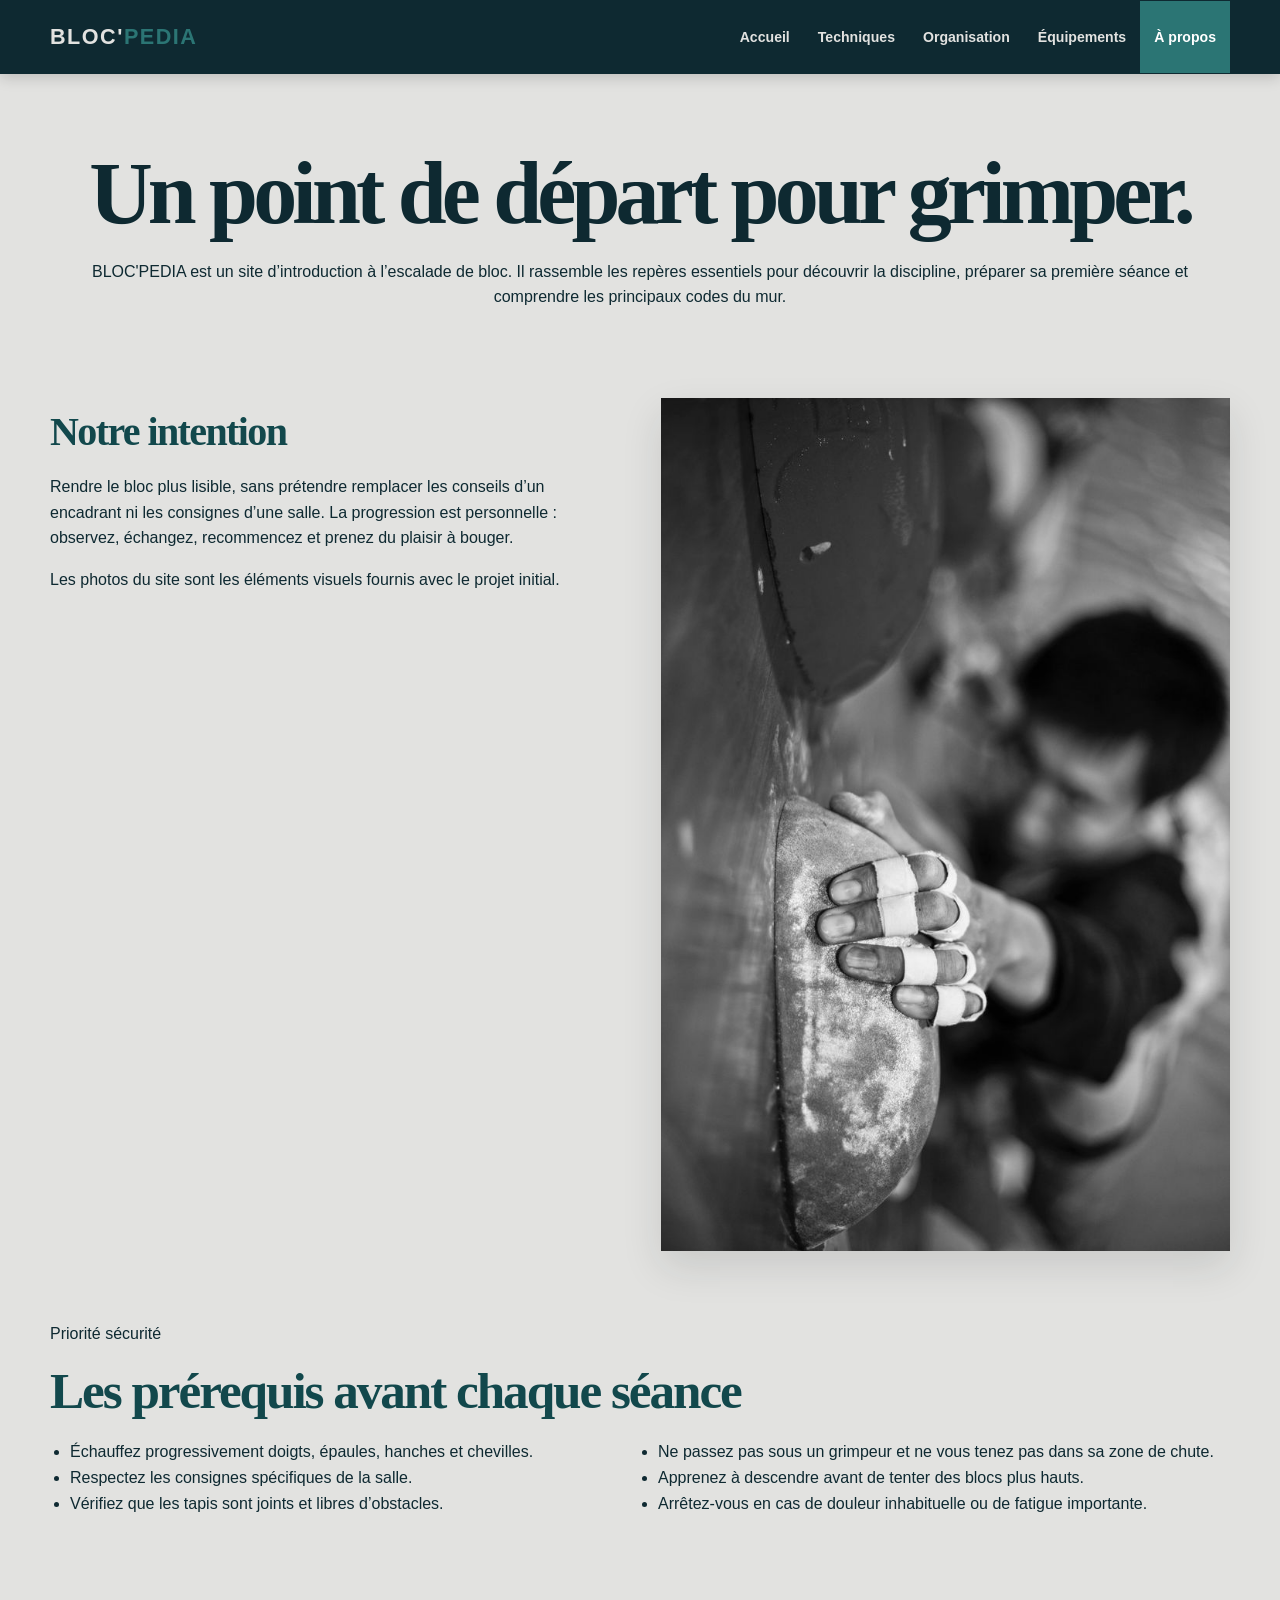
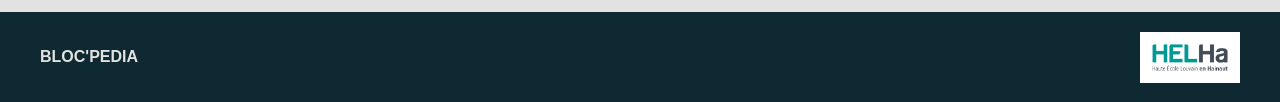
==== a-propos.html @ 834bd55e "Nouveau dossier principal" ====
<!DOCTYPE html>
<html lang="fr">
<head>
    <meta charset="UTF-8">
    <meta name="viewport" content="width=device-width, initial-scale=1.0">
    <link rel="stylesheet" href="style.css">
    <script src="script.js" defer></script>
    <title>BLOC'PEDIA — À propos</title>
</head>
<body>
    <header class="site-header">
        
        <div class="header-inner">

            <a class="brand" href="index.html">BLOC'<span>PEDIA</span></a>

            <button class="menu-toggle" type="button" aria-label="Ouvrir le menu" aria-expanded="false">Menu</button>

            <nav class="nav" aria-label="Navigation">

                <ul>
                    <li><a href="index.html">Accueil</a></li>
                    <li><a href="techniques.html">Techniques</a></li>
                    <li><a href="organisation.html">Organisation</a></li>
                    <li><a href="equipements.html">Équipements</a></li>
                    <li><a href="a-propos.html" aria-current="page">À propos</a></li>
                </ul>
            </nav>
        </div>
    </header>
    <main>
        <section class="page-intro">
            <h1>Un point de départ pour grimper.</h1>
            <p>BLOC'PEDIA est un site d’introduction à l’escalade de bloc. Il rassemble les repères essentiels pour découvrir la discipline, préparer sa première séance et comprendre les principaux codes du mur.</p>
        </section>

        <section class="content">
            <div class="split">
                <div class="split-text">
                    <h2>Notre intention</h2>
                    <p>Rendre le bloc plus lisible, sans prétendre remplacer les conseils d’un encadrant ni les consignes d’une salle. La progression est personnelle : observez, échangez, recommencez et prenez du plaisir à bouger.</p>
                    <p>Les photos du site sont les éléments visuels fournis avec le projet initial.</p>
                </div>

                <div class="split-media">
                    <img src="image/prise.jpg" alt="Mur d'escalade couvert de prises colorées">
                </div>
            </div>

            <section id="securite" class="security-section">
                <p class="eyebrow">Priorité sécurité</p>
                <h2>Les prérequis avant chaque séance</h2>
                <ul class="checklist">
                    <li>Échauffez progressivement doigts, épaules, hanches et chevilles.</li>
                    <li>Respectez les consignes spécifiques de la salle.</li>
                    <li>Vérifiez que les tapis sont joints et libres d’obstacles.</li>
                    <li>Ne passez pas sous un grimpeur et ne vous tenez pas dans sa zone de chute.</li>
                    <li>Apprenez à descendre avant de tenter des blocs plus hauts.</li>
                    <li>Arrêtez-vous en cas de douleur inhabituelle ou de fatigue importante.</li>
                </ul>
            </section>
        </section>
    </main>

    <footer class="footer">
        <div class="footer-interieur">
            <p><strong>BLOC'PEDIA</strong></p>
            <img class="footer-img" src="image/HELHa_logo.jpg">
        </div>
    </footer>
</body>
</html>
---- style.css ----
/* ========================================
   1. VARIABLES
======================================== */

:root {
    --bleu-petrol: #0E2931;
    --vert-canard: #12484C;
    --turquoise: #2B7574;
    --rouge-bordeaux: #861211;
    --gris-perle: #E2E2E0;
    --shadow: 0 16px 38px rgba(25, 31, 35, .12);
}


/* ========================================
   2. RÈGLES GÉNÉRALES
======================================== */

* {
    box-sizing: border-box;
}

html {
    scroll-behavior: smooth;
}

body {
    margin: 0;
    color: var(--bleu-petrol);
    background: var(--gris-perle);
    font: 16px/1.6 Arial, Helvetica, sans-serif;
}

img {
    max-width: 100%;
    display: block;
}

a {
    color: inherit;
}

h1,
h2,
h3 {
    line-height: 1.1;
}


/* ========================================
   3. EN-TÊTE ET NAVIGATION
======================================== */

.site-header {
    position: sticky;
    top: 0;
    z-index: 20;
    color: var(--gris-perle);
    background: var(--bleu-petrol);
    box-shadow: 0 3px 14px rgba(0, 0, 0, .18);
}

.header-inner {
    width: min(1180px, calc(100% - 48px));
    min-height: 74px;
    margin: auto;
    display: flex;
    align-items: center;
    justify-content: space-between;
    gap: 24px;
}

.brand {
    color: var(--gris-perle);
    text-decoration: none;
    font-size: 1.35rem;
    font-weight: 900;
    letter-spacing: .07em;
    white-space: nowrap;
}

.brand span {
    color: var(--turquoise);
}

.menu-toggle {
    display: none;
    color: var(--gris-perle);
    background: transparent;
    border: 1px solid var(--gris-perle);
    border-radius: 6px;
    padding: 8px 12px;
    font: inherit;
}

.nav ul {
    margin: 0;
    padding: 0;
    display: flex;
    list-style: none;
}

.nav a {
    display: block;
    padding: 25px 14px;
    color: var(--gris-perle);
    text-decoration: none;
    font-size: .88rem;
    font-weight: bold;
    transition: background .3s ease;
}

.nav a:hover,
.nav a[aria-current="page"] {
    color: white;
    background: var(--turquoise);
}


/* ========================================
   4. PAGE D'ACCUEIL
======================================== */

.hero {
    min-height: 610px;
    color: white;
    background: url('image/fond mur_bloc.jpg') center 44% / cover;
    display: grid;
    align-items: center;
}

.hero-content {
    width: min(1180px, calc(100% - 48px));
    margin: auto;
    padding: 80px 0;
}

.en-tete {
    margin: 0 0 12px;
    color: var(--turquoise);
    font-size: .8rem;
    font-weight: 800;
    letter-spacing: .16em;
    text-transform: uppercase;
}

.hero .en-tete {
    color: var(--gris-perle);
}

.hero h1 {
    max-width: 700px;
    margin: 0;
    font-family: Georgia, 'Times New Roman', serif;
    font-size: clamp(3rem, 7vw, 6.3rem);
    letter-spacing: -.055em;
}

.hero p:not(.en-tete) {
    max-width: 600px;
    font-size: 1.18rem;
}

.button {
    display: inline-block;
    margin-top: 12px;
    padding: 13px 21px;
    border: 2px solid var(--turquoise);
    background: var(--turquoise);
    color: white;
    text-decoration: none;
    font-weight: 800;
    transition: .2s ease;
}

.button:hover {
    background: transparent;
    transform: translateY(-2px);
}

.button.alt {
    background: transparent;
    color: var(--vert-canard);
    border-color: var(--vert-canard);
}

.button.alt:hover {
    background: var(--vert-canard);
    color: white;
}

.intro-grid {
    width: min(1180px, calc(100% - 48px));
    margin: 80px auto;
    display: grid;
    grid-template-columns: 1.1fr .9fr;
    gap: 60px;
    align-items: center;
}

.intro-grid h2, .section-heading h2, .content h2 {
    margin: 0 0 20px;
    font-family: Georgia, 'Times New Roman', serif;
    font-size: clamp(2.1rem, 4vw, 3.5rem);
    letter-spacing: -.04em;
}

.image-frame {
    min-height: 390px;
    overflow: hidden;
    box-shadow: var(--shadow);
}

.image-frame img {
    width: 100%;
    height: 100%;
    object-fit: cover;
}

.feature-section {
    padding: 76px 0;
    background: #d5d9d7;
}

.section-heading {
    width: min(1180px, calc(100% - 48px));
    margin: 0 auto 30px;
    display: flex;
    align-items: end;
    justify-content: space-between;
    gap: 24px;
}

.section-heading p {
    max-width: 500px;
    margin: 0 0 8px;
}

.cards {
    width: min(1180px, calc(100% - 48px));
    margin: auto;
    display: grid;
    grid-template-columns: repeat(3, 1fr);
    gap: 20px;
}

.card {
    min-height: 240px;
    padding: 28px;
    background: var(--gris-perle);
    border-top: 5px solid var(--turquoise);
    box-shadow: 0 8px 20px rgba(31, 35, 36, .07);
}

.card-number {
    color: var(--rouge-bordeaux);
    font-weight: 900;
    letter-spacing: .1em;
}

.card h3 {
    margin: 30px 0 10px;
    color: var(--vert-canard);
    font-size: 1.35rem;
}

.card p {
    margin: 0;
}


/* ========================================
   5. PAGES SECONDAIRES
======================================== */

.page-intro,
.content {
    width: min(1180px, calc(100% - 48px));
    margin: auto;
}

.page-intro {
    padding: 72px 0 42px;
    text-align: center;
}

.page-intro h1 {
    margin: 0;
    color: var(--bleu-petrol);
    font-family: Georgia, 'Times New Roman', serif;
    font-size: clamp(3rem, 7vw, 5.5rem);
    letter-spacing: -.055em;
}

.content {
    padding-bottom: 80px;
}

.split {
    display: grid;
    grid-template-columns: 1fr 1fr;
    gap: 42px;
    align-items: start;
    margin: 30px 0 70px;
}

.split-media {
    min-height: 420px;
    overflow: hidden;
    box-shadow: var(--shadow);
}

.split-media img {
    width: 100%;
    height: 100%;
    object-fit: cover;
}

.split-text {
    padding: 12px 0;
}

.split-text h2 {
    color: var(--vert-canard);
    font-size: 2.5rem;
}

.notice {
    padding: 22px 24px;
    border-left: 5px solid var(--rouge-bordeaux);
    background: #d5d9d7;
}


/* ========================================
   6. ÉQUIPEMENTS
======================================== */

.equipment-grid {
    display: grid;
    grid-template-columns: repeat(2, 1fr);
    gap: 26px;
}

.equipment-card {
    overflow: hidden;
    background: var(--gris-perle);
    border: 1px solid rgba(18, 72, 76, .2);
    box-shadow: var(--shadow);
}

.equipment-card img {
    width: 100%;
    height: 290px;
    object-fit: cover;
}

.equipment-card div {
    padding: 22px;
}

.equipment-card h2 {
    margin: 0 0 10px;
    color: var(--vert-canard);
    font-size: 1.85rem;
}

.equipment-card p {
    margin: 0;
}


/* ========================================
   7. topic
======================================== */

.tech-grille {
    display: grid;
    grid-template-columns: repeat(2, 1fr);
    gap: 24px;
    margin-bottom: 70px;
}

.tech {
    padding: 30px;
    background: var(--gris-perle);
    border: 2px solid var(--vert-canard);
    border-radius: 8px;
    transition: box-shadow .3s ease;
}

.tech h2 {
    margin: 0 0 20px;
    color: var(--vert-canard);
    font-family: Georgia, 'Times New Roman', serif;
    font-size: 30px;
}

.tech:hover {
    box-shadow: 0 0 50px var(--vert-canard)
}

.tech ul {
    padding-left: 20px;
}


/* ========================================
   8. TABLEAU DES COTATIONS
======================================== */

.graduations {
    width: 100%;
    margin-top: 20px;
    border-collapse: collapse;
    background: var(--gris-perle);
}

.graduations th,
.graduations td {
    padding: 14px;
    text-align: left;
    border-bottom: 1px solid var(--turquoise);
}

.graduations th {
    background: var(--bleu-petrol);
    color: var(--gris-perle);
}

.cotations h2 {
    color: var(--vert-canard);
}


/* ========================================
   9. LIENS EXTERNES ET SÉCURITÉ
======================================== */

.external-list {
    display: grid;
    gap: 18px;
    padding: 0;
    list-style: none;
}

.external-list a {
    display: block;
    padding: 24px;
    border: 1px solid var(--vert-canard);
    background: var(--gris-perle);
    color: var(--vert-canard);
    text-decoration: none;
    font-weight: 800;
    transition: .2s ease;
}

.external-list a:hover {
    color: white;
    background: var(--turquoise);
}

.checklist {
    columns: 2;
    padding-left: 20px;
}

.security-section h2 {
    color: var(--vert-canard);
}


/* ========================================
   10. PIED DE PAGE
======================================== */

.footer {
    color: var(--gris-perle);
    background: var(--bleu-petrol);
}

.footer-interieur {
    width: 1200px;;
    min-height: 90px;
    margin: auto;
    display: flex;
    justify-content: space-between;
    align-items: center;
}

.footer-img {
    width: 100px;

}


/* ========================================
   11. RESPONSIVE : TABLETTES ET MOBILES
======================================== */

@media screen and (max-width: 780px) {
    .header-inner {
        width:35px;
        min-height: 65px;
        flex-wrap: wrap;
        padding: 0;
    }

    .menu-toggle {
        display: block;
    }

    .nav {
        display: none;
        width: 100%;
    }

    .nav.open {
        display: block;
    }

    .nav ul {
        display: block;
        padding-bottom: 10px;
    }

    .nav a {
        padding: 11px;
    }

    .hero {
        min-height: 560px;
    }

    .hero-content, .page-intro, .content, .footer-inner, .intro-grid, .section-heading, .cards {
        width: 1200px;
    }

    .intro-grid, .split, .equipment-grid, .tech-grille, .cards {
        grid-template-columns: 1fr;
        gap: 22px;
    }

    .intro-grid {
        margin: 54px;
    }

    .section-heading {
        display: block;
    }

    .checklist {
        columns: 1;
    }

}
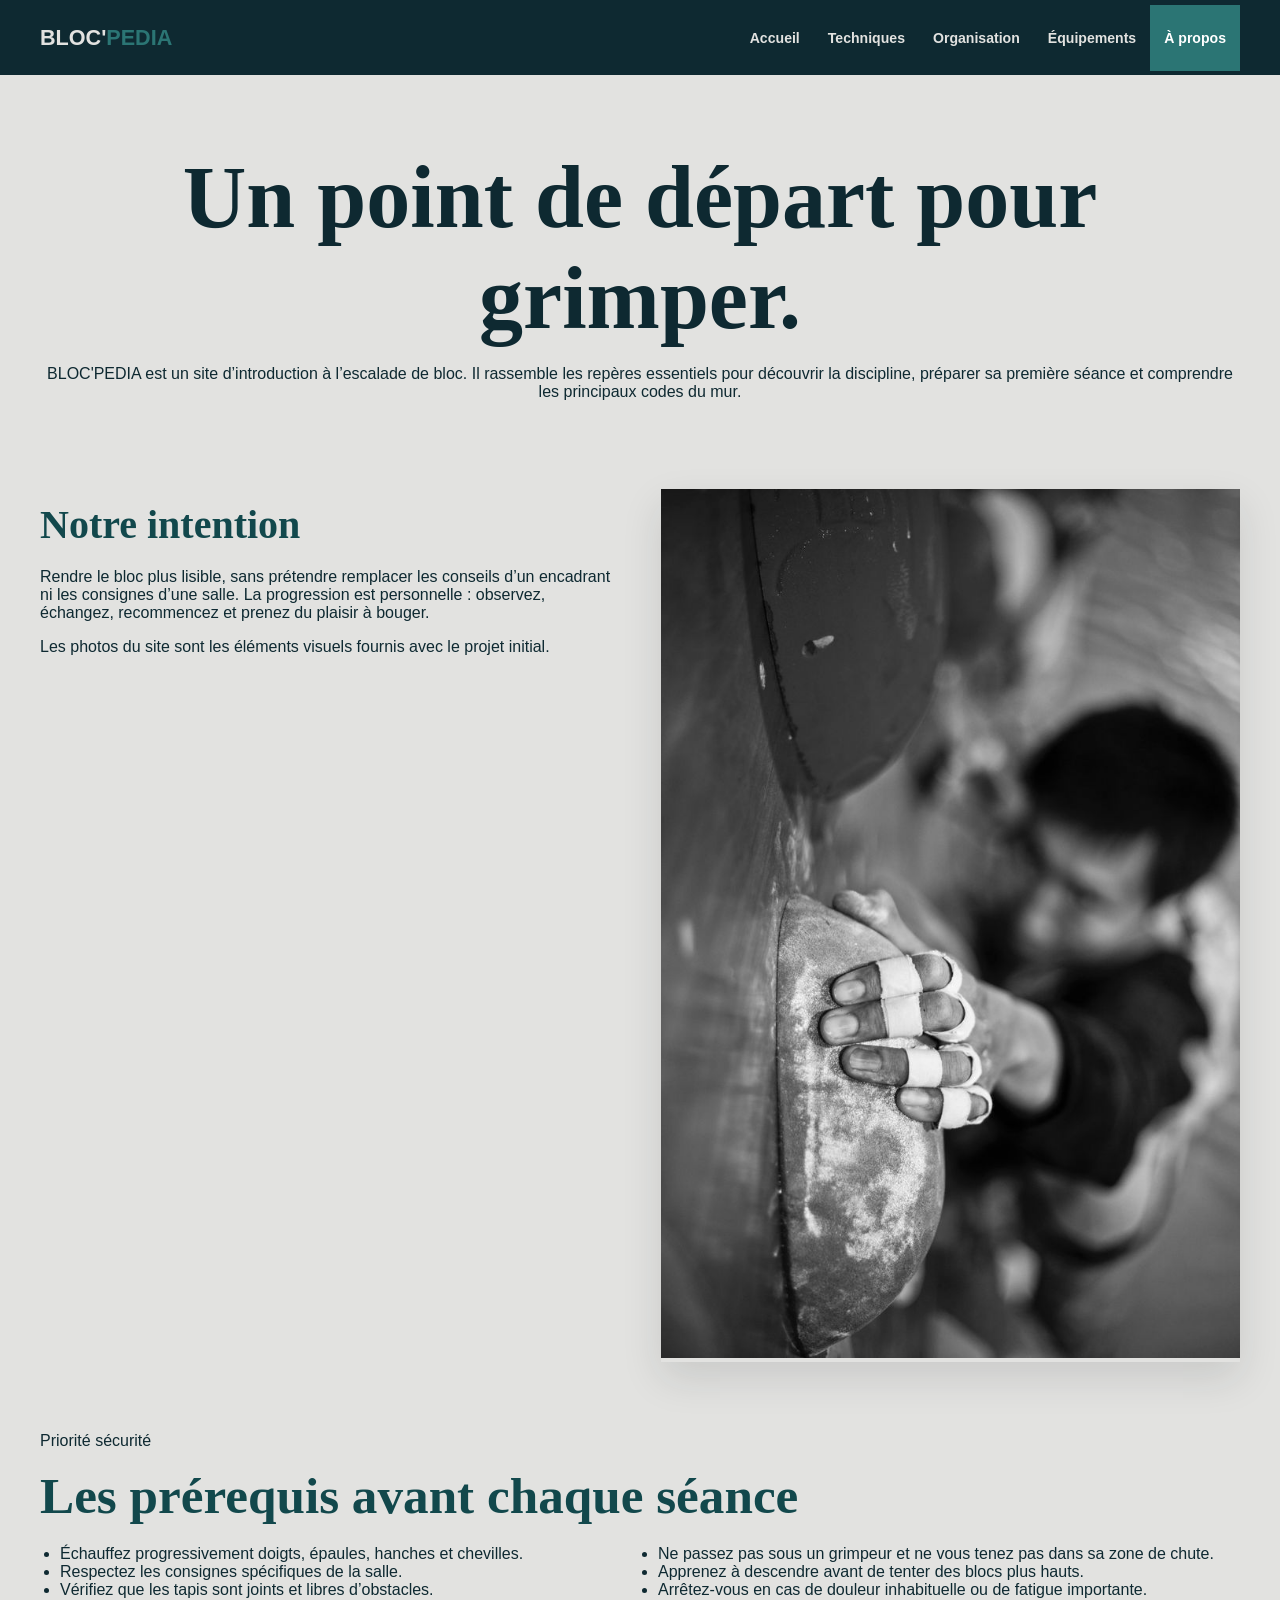
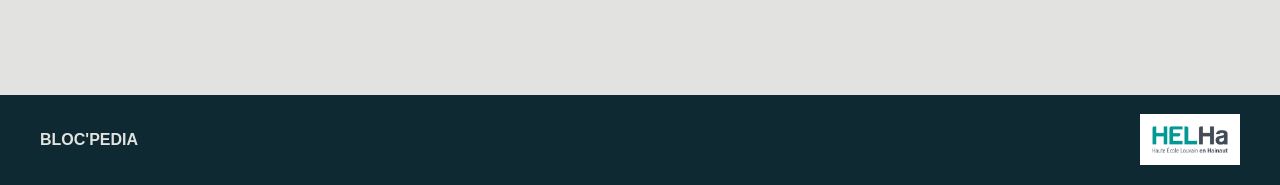
==== commit 6e3e8a2a: "16-11 soir" ====
--- a/a-propos.html
+++ b/a-propos.html
@@ -8,9 +8,9 @@
     <title>BLOC'PEDIA — À propos</title>
 </head>
 <body>
-    <header class="site-header">
+    <header class="header">
         
-        <div class="header-inner">
+        <div class="header-in">
 
             <a class="brand" href="index.html">BLOC'<span>PEDIA</span></a>
 
@@ -63,7 +63,7 @@
     </main>
 
     <footer class="footer">
-        <div class="footer-interieur">
+        <div class="footer-in">
             <p><strong>BLOC'PEDIA</strong></p>
             <img class="footer-img" src="image/HELHa_logo.jpg">
         </div>
--- a/style.css
+++ b/style.css
@@ -15,59 +15,30 @@
 /* ========================================
    2. RÈGLES GÉNÉRALES
 ======================================== */
-
-* {
-    box-sizing: border-box;
-}
-
-html {
-    scroll-behavior: smooth;
-}
-
 body {
     margin: 0;
     color: var(--bleu-petrol);
     background: var(--gris-perle);
-    font: 16px/1.6 Arial, Helvetica, sans-serif;
-}
-
-img {
-    max-width: 100%;
-    display: block;
-}
-
-a {
-    color: inherit;
-}
-
-h1,
-h2,
-h3 {
-    line-height: 1.1;
-}
-
+    font: 16px Arial, Helvetica, sans-serif;
+}
 
 /* ========================================
    3. EN-TÊTE ET NAVIGATION
 ======================================== */
 
-.site-header {
+.header {
+    background: var(--bleu-petrol);
     position: sticky;
     top: 0;
-    z-index: 20;
-    color: var(--gris-perle);
-    background: var(--bleu-petrol);
-    box-shadow: 0 3px 14px rgba(0, 0, 0, .18);
-}
-
-.header-inner {
-    width: min(1180px, calc(100% - 48px));
-    min-height: 74px;
-    margin: auto;
+}
+
+.header-in {
+    max-width: 1200px;
+    margin-inline: auto;
+    min-height: 75px;
     display: flex;
     align-items: center;
     justify-content: space-between;
-    gap: 24px;
 }
 
 .brand {
@@ -75,7 +46,6 @@
     text-decoration: none;
     font-size: 1.35rem;
     font-weight: 900;
-    letter-spacing: .07em;
     white-space: nowrap;
 }
 
@@ -130,7 +100,8 @@
 }
 
 .hero-content {
-    width: min(1180px, calc(100% - 48px));
+    max-width: 1200px;
+    margin-inline: auto;
     margin: auto;
     padding: 80px 0;
 }
@@ -140,7 +111,6 @@
     color: var(--turquoise);
     font-size: .8rem;
     font-weight: 800;
-    letter-spacing: .16em;
     text-transform: uppercase;
 }
 
@@ -153,24 +123,17 @@
     margin: 0;
     font-family: Georgia, 'Times New Roman', serif;
     font-size: clamp(3rem, 7vw, 6.3rem);
-    letter-spacing: -.055em;
-}
-
-.hero p:not(.en-tete) {
-    max-width: 600px;
-    font-size: 1.18rem;
 }
 
 .button {
     display: inline-block;
-    margin-top: 12px;
-    padding: 13px 21px;
+    padding: 20px;
     border: 2px solid var(--turquoise);
     background: var(--turquoise);
-    color: white;
-    text-decoration: none;
+    color: var(--gris-perle);
+    text-decoration: none ;
     font-weight: 800;
-    transition: .2s ease;
+    transition: 0.5s;
 }
 
 .button:hover {
@@ -186,15 +149,14 @@
 
 .button.alt:hover {
     background: var(--vert-canard);
-    color: white;
+    color: var(--gris-perle);
 }
 
 .intro-grid {
-    width: min(1180px, calc(100% - 48px));
+    max-width: 1200px;
     margin: 80px auto;
     display: grid;
-    grid-template-columns: 1.1fr .9fr;
-    gap: 60px;
+    grid-template-columns:auto auto;
     align-items: center;
 }
 
@@ -202,28 +164,11 @@
     margin: 0 0 20px;
     font-family: Georgia, 'Times New Roman', serif;
     font-size: clamp(2.1rem, 4vw, 3.5rem);
-    letter-spacing: -.04em;
-}
-
-.image-frame {
-    min-height: 390px;
-    overflow: hidden;
-    box-shadow: var(--shadow);
-}
-
-.image-frame img {
-    width: 100%;
-    height: 100%;
-    object-fit: cover;
-}
-
-.feature-section {
-    padding: 76px 0;
-    background: #d5d9d7;
 }
 
 .section-heading {
-    width: min(1180px, calc(100% - 48px));
+    max-width: 1200px;
+    margin-inline: auto;
     margin: 0 auto 30px;
     display: flex;
     align-items: end;
@@ -231,13 +176,9 @@
     gap: 24px;
 }
 
-.section-heading p {
-    max-width: 500px;
-    margin: 0 0 8px;
-}
-
 .cards {
-    width: min(1180px, calc(100% - 48px));
+    max-width: 1200px;
+    margin-inline: auto;
     margin: auto;
     display: grid;
     grid-template-columns: repeat(3, 1fr);
@@ -255,7 +196,6 @@
 .card-number {
     color: var(--rouge-bordeaux);
     font-weight: 900;
-    letter-spacing: .1em;
 }
 
 .card h3 {
@@ -273,9 +213,9 @@
    5. PAGES SECONDAIRES
 ======================================== */
 
-.page-intro,
-.content {
-    width: min(1180px, calc(100% - 48px));
+.page-intro, .content {
+    max-width: 1200px;
+    margin-inline: auto;
     margin: auto;
 }
 
@@ -289,7 +229,6 @@
     color: var(--bleu-petrol);
     font-family: Georgia, 'Times New Roman', serif;
     font-size: clamp(3rem, 7vw, 5.5rem);
-    letter-spacing: -.055em;
 }
 
 .content {
@@ -374,7 +313,7 @@
    7. topic
 ======================================== */
 
-.tech-grille {
+.tech-grid {
     display: grid;
     grid-template-columns: repeat(2, 1fr);
     gap: 24px;
@@ -437,14 +376,14 @@
    9. LIENS EXTERNES ET SÉCURITÉ
 ======================================== */
 
-.external-list {
+.externe-list {
     display: grid;
     gap: 18px;
     padding: 0;
     list-style: none;
 }
 
-.external-list a {
+.externe-list a {
     display: block;
     padding: 24px;
     border: 1px solid var(--vert-canard);
@@ -455,7 +394,7 @@
     transition: .2s ease;
 }
 
-.external-list a:hover {
+.externe-list a:hover {
     color: white;
     background: var(--turquoise);
 }
@@ -479,7 +418,7 @@
     background: var(--bleu-petrol);
 }
 
-.footer-interieur {
+.footer-in {
     width: 1200px;;
     min-height: 90px;
     margin: auto;
@@ -499,7 +438,7 @@
 ======================================== */
 
 @media screen and (max-width: 780px) {
-    .header-inner {
+    .header-in {
         width:35px;
         min-height: 65px;
         flex-wrap: wrap;
@@ -536,7 +475,7 @@
         width: 1200px;
     }
 
-    .intro-grid, .split, .equipment-grid, .tech-grille, .cards {
+    .intro-grid, .split, .equipment-grid, .tech-grid, .cards {
         grid-template-columns: 1fr;
         gap: 22px;
     }
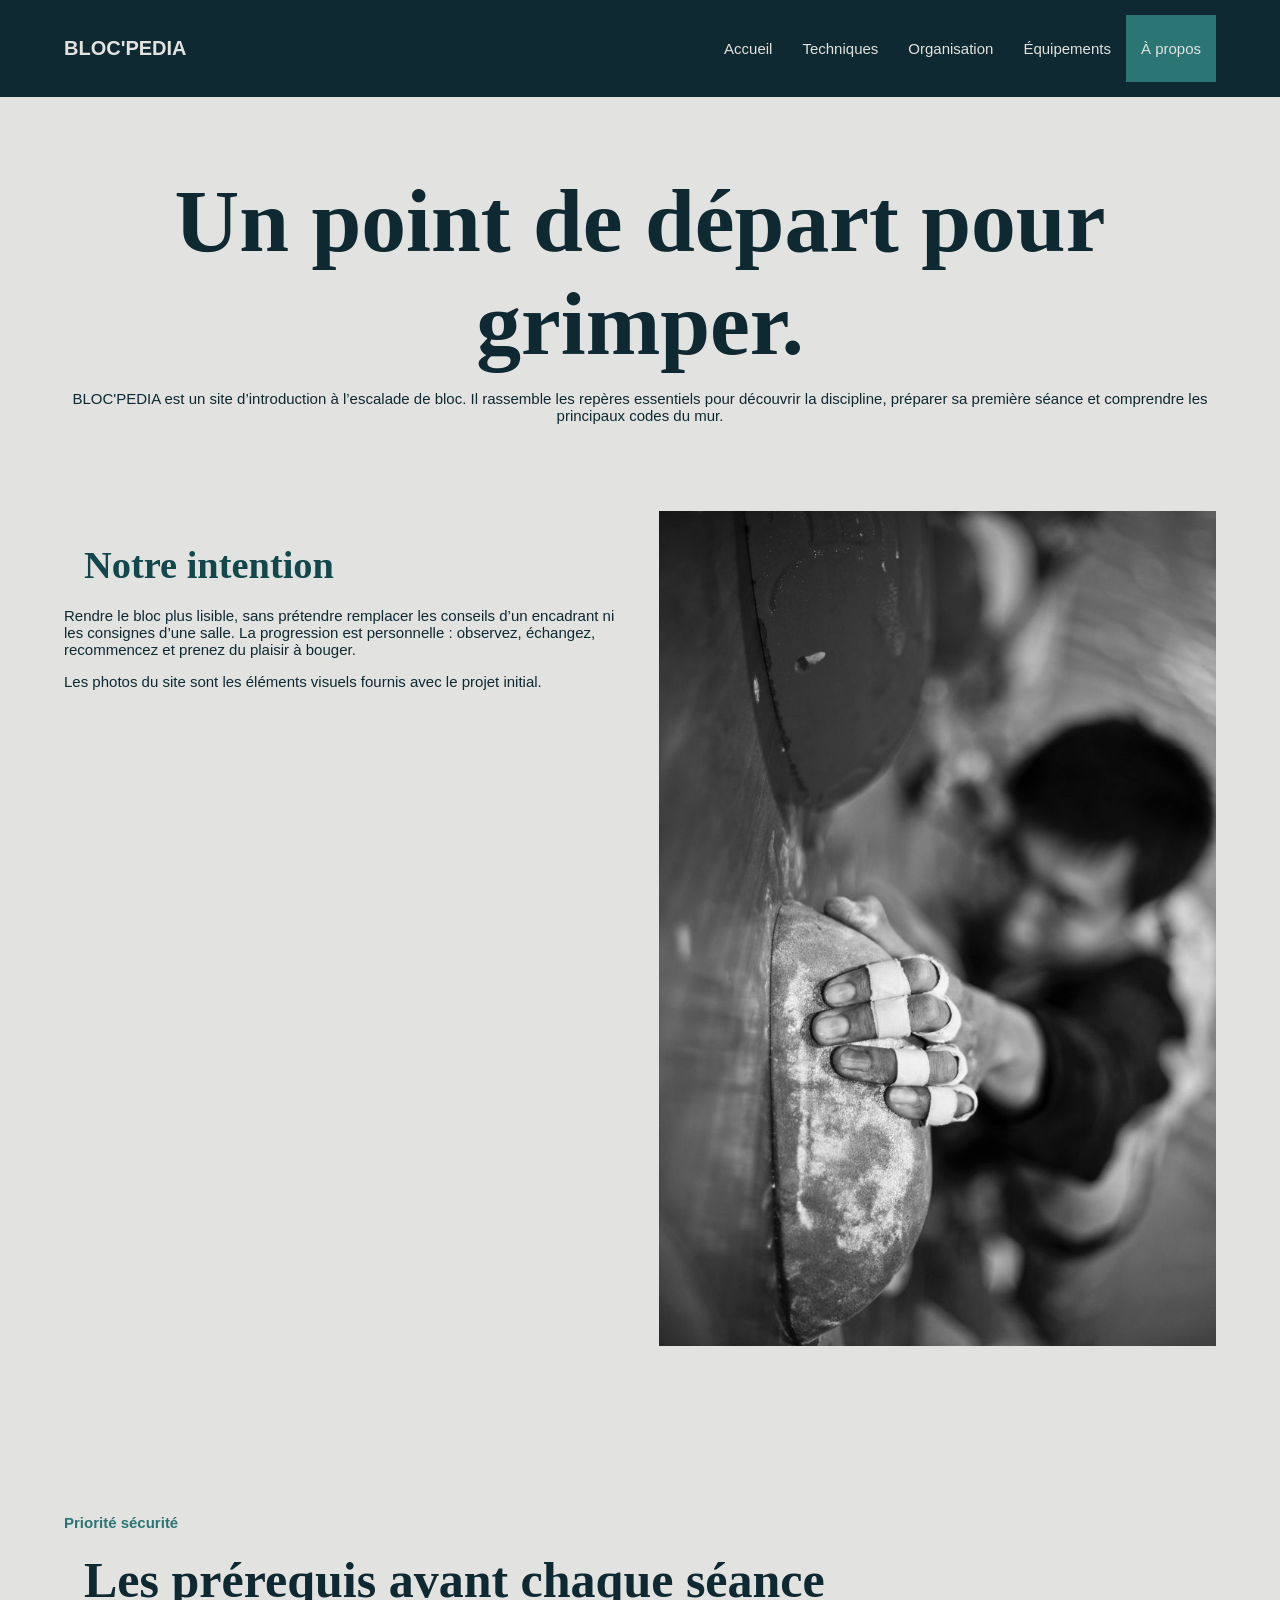
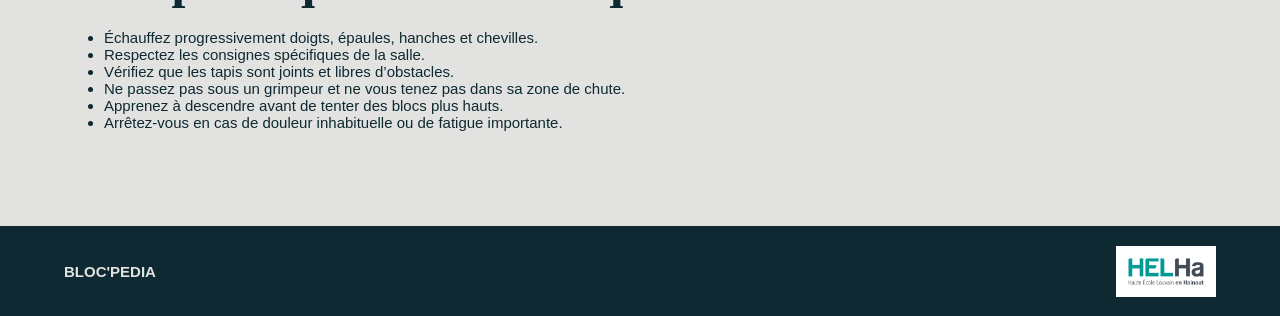
==== commit 1d77cebe: "optiMAX" ====
--- a/a-propos.html
+++ b/a-propos.html
@@ -7,17 +7,14 @@
     <script src="script.js" defer></script>
     <title>BLOC'PEDIA — À propos</title>
 </head>
+
 <body>
+
     <header class="header">
-        
         <div class="header-in">
-
             <a class="brand" href="index.html">BLOC'<span>PEDIA</span></a>
-
-            <button class="menu-toggle" type="button" aria-label="Ouvrir le menu" aria-expanded="false">Menu</button>
-
+            <button class="menu-toggle" type="button">Menu</button>
             <nav class="nav" aria-label="Navigation">
-
                 <ul>
                     <li><a href="index.html">Accueil</a></li>
                     <li><a href="techniques.html">Techniques</a></li>
@@ -28,39 +25,42 @@
             </nav>
         </div>
     </header>
-    <main>
-        <section class="page-intro">
-            <h1>Un point de départ pour grimper.</h1>
-            <p>BLOC'PEDIA est un site d’introduction à l’escalade de bloc. Il rassemble les repères essentiels pour découvrir la discipline, préparer sa première séance et comprendre les principaux codes du mur.</p>
-        </section>
 
-        <section class="content">
-            <div class="split">
-                <div class="split-text">
-                    <h2>Notre intention</h2>
-                    <p>Rendre le bloc plus lisible, sans prétendre remplacer les conseils d’un encadrant ni les consignes d’une salle. La progression est personnelle : observez, échangez, recommencez et prenez du plaisir à bouger.</p>
-                    <p>Les photos du site sont les éléments visuels fournis avec le projet initial.</p>
-                </div>
 
-                <div class="split-media">
-                    <img src="image/prise.jpg" alt="Mur d'escalade couvert de prises colorées">
-                </div>
+    <section class="page-intro">
+        <h1>Un point de départ pour grimper.</h1>
+        <p>BLOC'PEDIA est un site d’introduction à l’escalade de bloc. Il rassemble les repères essentiels pour découvrir la discipline, préparer sa première séance et comprendre les principaux codes du mur.</p>
+    </section>
+
+    <section class="content">
+        <div class="split">
+
+            <div class="split-text">
+                <h2>Notre intention</h2>
+                <p>Rendre le bloc plus lisible, sans prétendre remplacer les conseils d’un encadrant ni les consignes d’une salle. La progression est personnelle : observez, échangez, recommencez et prenez du plaisir à bouger.</p>
+                <p>Les photos du site sont les éléments visuels fournis avec le projet initial.</p>
             </div>
 
-            <section id="securite" class="security-section">
-                <p class="eyebrow">Priorité sécurité</p>
-                <h2>Les prérequis avant chaque séance</h2>
-                <ul class="checklist">
-                    <li>Échauffez progressivement doigts, épaules, hanches et chevilles.</li>
-                    <li>Respectez les consignes spécifiques de la salle.</li>
-                    <li>Vérifiez que les tapis sont joints et libres d’obstacles.</li>
-                    <li>Ne passez pas sous un grimpeur et ne vous tenez pas dans sa zone de chute.</li>
-                    <li>Apprenez à descendre avant de tenter des blocs plus hauts.</li>
-                    <li>Arrêtez-vous en cas de douleur inhabituelle ou de fatigue importante.</li>
-                </ul>
-            </section>
-        </section>
-    </main>
+            <div class="split-media">
+                <img src="image/prise.jpg" alt="Mur d'escalade couvert de prises colorées">
+            </div>
+        </div>
+    </section>
+
+    <section class="content">
+        <p class="en-tete">Priorité sécurité</p>
+        <h2>Les prérequis avant chaque séance</h2>
+
+        <ul>
+            <li>Échauffez progressivement doigts, épaules, hanches et chevilles.</li>
+            <li>Respectez les consignes spécifiques de la salle.</li>
+            <li>Vérifiez que les tapis sont joints et libres d’obstacles.</li>
+            <li>Ne passez pas sous un grimpeur et ne vous tenez pas dans sa zone de chute.</li>
+            <li>Apprenez à descendre avant de tenter des blocs plus hauts.</li>
+            <li>Arrêtez-vous en cas de douleur inhabituelle ou de fatigue importante.</li>
+        </ul>
+    </section>
+
 
     <footer class="footer">
         <div class="footer-in">
@@ -69,4 +69,4 @@
         </div>
     </footer>
 </body>
-</html>
+</html>
--- a/style.css
+++ b/style.css
@@ -1,41 +1,34 @@
-/* ========================================
-   1. VARIABLES
-======================================== */
-
+
+/*VARIABLES*/
 :root {
     --bleu-petrol: #0E2931;
     --vert-canard: #12484C;
     --turquoise: #2B7574;
     --rouge-bordeaux: #861211;
     --gris-perle: #E2E2E0;
-    --shadow: 0 16px 38px rgba(25, 31, 35, .12);
-}
-
-
-/* ========================================
-   2. RÈGLES GÉNÉRALES
-======================================== */
+    --shadow: #191F23;
+}
+
+/*RÈGLES GÉNÉRALES*/
 body {
     margin: 0;
     color: var(--bleu-petrol);
     background: var(--gris-perle);
-    font: 16px Arial, Helvetica, sans-serif;
-}
-
-/* ========================================
-   3. EN-TÊTE ET NAVIGATION
-======================================== */
-
+    font: 15px Arial, Helvetica, sans-serif;
+}
+
+/*EN-TÊTE ET NAVIGATION*/
 .header {
-    background: var(--bleu-petrol);
     position: sticky;
     top: 0;
+    background: var(--bleu-petrol);
 }
 
 .header-in {
-    max-width: 1200px;
-    margin-inline: auto;
+    width: 90%;
+    max-width: 1200px;
     min-height: 75px;
+    margin: auto;
     display: flex;
     align-items: center;
     justify-content: space-between;
@@ -44,153 +37,135 @@
 .brand {
     color: var(--gris-perle);
     text-decoration: none;
-    font-size: 1.35rem;
+    font-size: 20px;
     font-weight: 900;
     white-space: nowrap;
 }
 
-.brand span {
-    color: var(--turquoise);
-}
-
 .menu-toggle {
     display: none;
+    padding: 8px 12px;
+    border: 1px solid var(--gris-perle);
+    border-radius: 5px;
     color: var(--gris-perle);
     background: transparent;
-    border: 1px solid var(--gris-perle);
-    border-radius: 6px;
-    padding: 8px 12px;
-    font: inherit;
 }
 
 .nav ul {
-    margin: 0;
-    padding: 0;
     display: flex;
     list-style: none;
 }
 
 .nav a {
     display: block;
-    padding: 25px 14px;
+    padding: 25px 15px;
     color: var(--gris-perle);
     text-decoration: none;
-    font-size: .88rem;
-    font-weight: bold;
-    transition: background .3s ease;
-}
-
-.nav a:hover,
-.nav a[aria-current="page"] {
-    color: white;
+}
+
+.nav a:hover, .nav a[aria-current="page"] {
     background: var(--turquoise);
 }
 
-
-/* ========================================
-   4. PAGE D'ACCUEIL
-======================================== */
-
+/*PAGE D'ACCUEIL*/
 .hero {
-    min-height: 610px;
-    color: white;
-    background: url('image/fond mur_bloc.jpg') center 44% / cover;
-    display: grid;
-    align-items: center;
+    background: url('image/fond mur_bloc.jpg') center 50% / cover;
 }
 
 .hero-content {
-    max-width: 1200px;
-    margin-inline: auto;
+    width: 90%;
+    max-width: 1200px;
     margin: auto;
-    padding: 80px 0;
+    padding: clamp(25px, 6vw, 80px) 0;
 }
 
 .en-tete {
-    margin: 0 0 12px;
     color: var(--turquoise);
-    font-size: .8rem;
-    font-weight: 800;
-    text-transform: uppercase;
-}
-
-.hero .en-tete {
-    color: var(--gris-perle);
+    font-weight: 900;
 }
 
 .hero h1 {
     max-width: 700px;
-    margin: 0;
     font-family: Georgia, 'Times New Roman', serif;
-    font-size: clamp(3rem, 7vw, 6.3rem);
+    font-size: clamp(30px, 5vw, 90px);
+}
+
+.hero p {
+    font-size: clamp(15px, 2vw, 20px);
+    height: auto;
+    display: inline-block;
 }
 
 .button {
     display: inline-block;
     padding: 20px;
     border: 2px solid var(--turquoise);
+    color: var(--gris-perle);
     background: var(--turquoise);
-    color: var(--gris-perle);
-    text-decoration: none ;
-    font-weight: 800;
-    transition: 0.5s;
+    text-decoration: none;
+    transition: .5s;
 }
 
 .button:hover {
     background: transparent;
-    transform: translateY(-2px);
 }
 
 .button.alt {
+    color: var(--vert-canard);
     background: transparent;
-    color: var(--vert-canard);
     border-color: var(--vert-canard);
 }
 
 .button.alt:hover {
+    color: var(--gris-perle);
     background: var(--vert-canard);
-    color: var(--gris-perle);
 }
 
 .intro-grid {
+    width: 90%;
     max-width: 1200px;
     margin: 80px auto;
     display: grid;
-    grid-template-columns:auto auto;
+    grid-template-columns: repeat(2, minmax(0, 1fr));
     align-items: center;
 }
 
 .intro-grid h2, .section-heading h2, .content h2 {
-    margin: 0 0 20px;
+    margin: 20px;
     font-family: Georgia, 'Times New Roman', serif;
-    font-size: clamp(2.1rem, 4vw, 3.5rem);
+    font-size: clamp(25px, 4vw, 50px);
+}
+
+.intro-grid img {
+    width: 100%;
+    max-width: 100%;
+    height: auto;
 }
 
 .section-heading {
-    max-width: 1200px;
-    margin-inline: auto;
+    width: 90%;
+    max-width: 1200px;
     margin: 0 auto 30px;
     display: flex;
     align-items: end;
     justify-content: space-between;
-    gap: 24px;
 }
 
 .cards {
-    max-width: 1200px;
-    margin-inline: auto;
+    width: 90%;
+    max-width: 1200px;
     margin: auto;
     display: grid;
-    grid-template-columns: repeat(3, 1fr);
+    grid-template-columns: repeat(3, minmax(0, 1fr));
     gap: 20px;
 }
 
 .card {
-    min-height: 240px;
-    padding: 28px;
-    background: var(--gris-perle);
+    min-height: 250px;
+    padding: 30px;
     border-top: 5px solid var(--turquoise);
-    box-shadow: 0 8px 20px rgba(31, 35, 36, .07);
+    background: var(--gris-perle);
+    box-shadow: 0 8px 20px var(--shadow);
 }
 
 .card-number {
@@ -198,29 +173,15 @@
     font-weight: 900;
 }
 
-.card h3 {
-    margin: 30px 0 10px;
-    color: var(--vert-canard);
-    font-size: 1.35rem;
-}
-
-.card p {
-    margin: 0;
-}
-
-
-/* ========================================
-   5. PAGES SECONDAIRES
-======================================== */
-
+/*PAGES SECONDAIRES*/
 .page-intro, .content {
-    max-width: 1200px;
-    margin-inline: auto;
+    width: 90%;
+    max-width: 1200px;
     margin: auto;
 }
 
 .page-intro {
-    padding: 72px 0 42px;
+    padding: clamp(35px, 6vw, 72px) 0 42px;
     text-align: center;
 }
 
@@ -228,7 +189,7 @@
     margin: 0;
     color: var(--bleu-petrol);
     font-family: Georgia, 'Times New Roman', serif;
-    font-size: clamp(3rem, 7vw, 5.5rem);
+    font-size: clamp(30px, 7vw, 100px);
 }
 
 .content {
@@ -237,14 +198,14 @@
 
 .split {
     display: grid;
-    grid-template-columns: 1fr 1fr;
-    gap: 42px;
+    grid-template-columns: repeat(2, minmax(0, 1fr));
+    gap: clamp(20px, 3vw, 40px);
     align-items: start;
     margin: 30px 0 70px;
 }
 
 .split-media {
-    min-height: 420px;
+    min-height: 400px;
     overflow: hidden;
     box-shadow: var(--shadow);
 }
@@ -261,70 +222,61 @@
 
 .split-text h2 {
     color: var(--vert-canard);
-    font-size: 2.5rem;
+    font-size: clamp(25px, 3vw, 40px);
 }
 
 .notice {
-    padding: 22px 24px;
+    padding: 20px 25px;
     border-left: 5px solid var(--rouge-bordeaux);
     background: #d5d9d7;
 }
 
-
-/* ========================================
-   6. ÉQUIPEMENTS
-======================================== */
-
+/*ÉQUIPEMENTS*/
 .equipment-grid {
     display: grid;
-    grid-template-columns: repeat(2, 1fr);
+    grid-template-columns: repeat(2, minmax(0, 1fr));
     gap: 26px;
 }
 
 .equipment-card {
     overflow: hidden;
     background: var(--gris-perle);
-    border: 1px solid rgba(18, 72, 76, .2);
     box-shadow: var(--shadow);
 }
 
 .equipment-card img {
-    width: 100%;
-    height: 290px;
+    width: 80%;
+    height: clamp(180px, 25vw, 300px);
     object-fit: cover;
 }
 
 .equipment-card div {
-    padding: 22px;
+    padding: 25px;
 }
 
 .equipment-card h2 {
     margin: 0 0 10px;
     color: var(--vert-canard);
-    font-size: 1.85rem;
+    font-size: clamp(22px, 3vw, 30px);
 }
 
 .equipment-card p {
     margin: 0;
 }
 
-
-/* ========================================
-   7. topic
-======================================== */
-
+/*TECHNIQUES*/
 .tech-grid {
     display: grid;
-    grid-template-columns: repeat(2, 1fr);
-    gap: 24px;
+    grid-template-columns: repeat(2, minmax(0, 1fr));
+    gap: 25px;
     margin-bottom: 70px;
 }
 
 .tech {
     padding: 30px;
-    background: var(--gris-perle);
     border: 2px solid var(--vert-canard);
-    border-radius: 8px;
+    border-radius: 10px;
+    background: var(--gris-perle);
     transition: box-shadow .3s ease;
 }
 
@@ -332,22 +284,18 @@
     margin: 0 0 20px;
     color: var(--vert-canard);
     font-family: Georgia, 'Times New Roman', serif;
-    font-size: 30px;
+    font-size: clamp(22px, 3vw, 30px);
 }
 
 .tech:hover {
-    box-shadow: 0 0 50px var(--vert-canard)
+    box-shadow: 0 0 50px var(--vert-canard);
 }
 
 .tech ul {
     padding-left: 20px;
 }
 
-
-/* ========================================
-   8. TABLEAU DES COTATIONS
-======================================== */
-
+/*TABLEAU DES COTATIONS*/
 .graduations {
     width: 100%;
     margin-top: 20px;
@@ -355,40 +303,35 @@
     background: var(--gris-perle);
 }
 
-.graduations th,
-.graduations td {
-    padding: 14px;
+.graduations th, .graduations td {
+    padding: 15px;
+    border-bottom: 1px solid var(--turquoise);
     text-align: left;
-    border-bottom: 1px solid var(--turquoise);
 }
 
 .graduations th {
+    color: var(--gris-perle);
     background: var(--bleu-petrol);
-    color: var(--gris-perle);
 }
 
 .cotations h2 {
     color: var(--vert-canard);
 }
 
-
-/* ========================================
-   9. LIENS EXTERNES ET SÉCURITÉ
-======================================== */
-
+/* LIENS EXTERNES ET SÉCURITÉ */
 .externe-list {
     display: grid;
-    gap: 18px;
+    gap: 20px;
     padding: 0;
     list-style: none;
 }
 
 .externe-list a {
     display: block;
-    padding: 24px;
+    padding: 25px;
     border: 1px solid var(--vert-canard);
-    background: var(--gris-perle);
-    color: var(--vert-canard);
+    color: var(--vert-canard);
+    background: var(--gris-perle);
     text-decoration: none;
     font-weight: 800;
     transition: .2s ease;
@@ -399,47 +342,31 @@
     background: var(--turquoise);
 }
 
-.checklist {
-    columns: 2;
-    padding-left: 20px;
-}
-
-.security-section h2 {
-    color: var(--vert-canard);
-}
-
-
-/* ========================================
-   10. PIED DE PAGE
-======================================== */
-
+/*PIED DE PAGE*/
 .footer {
     color: var(--gris-perle);
     background: var(--bleu-petrol);
 }
 
 .footer-in {
-    width: 1200px;;
+    width: 90%;
+    max-width: 1200px;
     min-height: 90px;
     margin: auto;
     display: flex;
+    align-items: center;
     justify-content: space-between;
-    align-items: center;
 }
 
 .footer-img {
     width: 100px;
-
-}
-
-
-/* ========================================
-   11. RESPONSIVE : TABLETTES ET MOBILES
-======================================== */
-
+    max-width: 100%;
+}
+
+/*RESPONSIVE*/
 @media screen and (max-width: 780px) {
     .header-in {
-        width:35px;
+        width: 90%;
         min-height: 65px;
         flex-wrap: wrap;
         padding: 0;
@@ -464,32 +391,27 @@
     }
 
     .nav a {
-        padding: 11px;
+        padding: 10px;
     }
 
     .hero {
-        min-height: 560px;
+        min-height: 550px;
     }
 
     .hero-content, .page-intro, .content, .footer-inner, .intro-grid, .section-heading, .cards {
-        width: 1200px;
+        width: 90%;
     }
 
     .intro-grid, .split, .equipment-grid, .tech-grid, .cards {
         grid-template-columns: 1fr;
-        gap: 22px;
+        gap: 20px;
     }
 
     .intro-grid {
-        margin: 54px;
+        margin: 54px auto;
     }
 
     .section-heading {
         display: block;
     }
-
-    .checklist {
-        columns: 1;
-    }
-
-}
+}
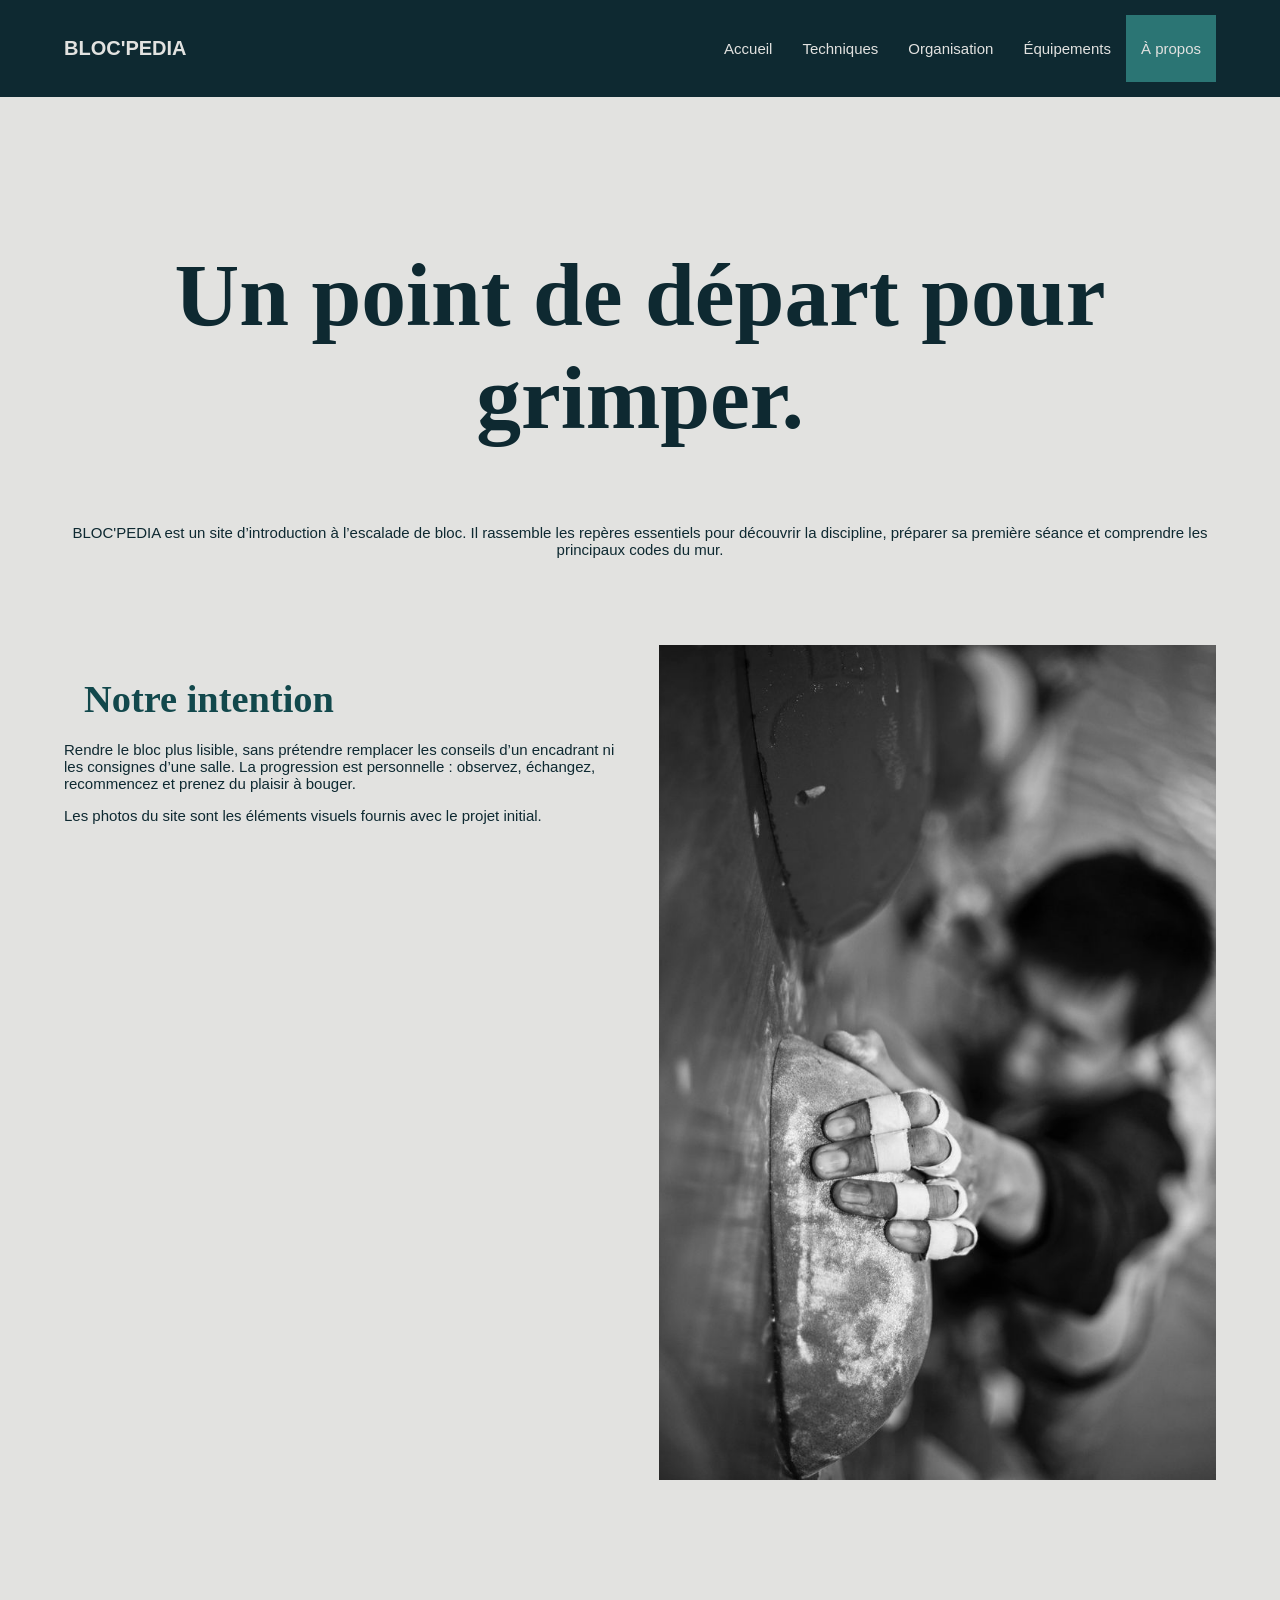
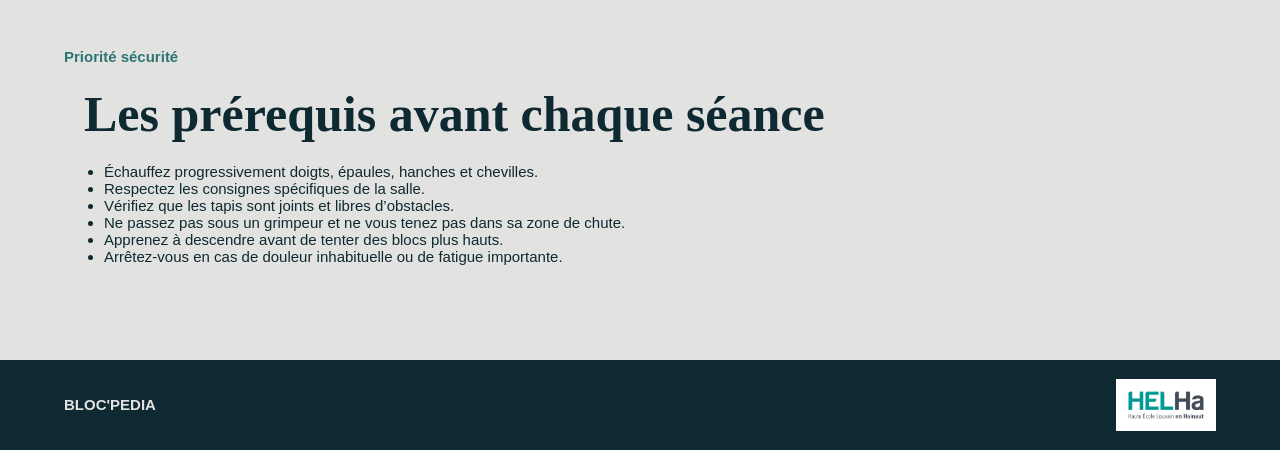
==== commit 93a65a7d: "27/11" ====
--- a/a-propos.html
+++ b/a-propos.html
@@ -4,7 +4,6 @@
     <meta charset="UTF-8">
     <meta name="viewport" content="width=device-width, initial-scale=1.0">
     <link rel="stylesheet" href="style.css">
-    <script src="script.js" defer></script>
     <title>BLOC'PEDIA — À propos</title>
 </head>
 
--- a/style.css
+++ b/style.css
@@ -21,6 +21,7 @@
 .header {
     position: sticky;
     top: 0;
+    z-index: 1;
     background: var(--bleu-petrol);
 }
 
@@ -69,14 +70,14 @@
 
 /*PAGE D'ACCUEIL*/
 .hero {
-    background: url('image/fond mur_bloc.jpg') center 50% / cover;
+    background: url('image/fond mur_bloc.jpg') center 50% / cover ;
 }
 
 .hero-content {
     width: 90%;
     max-width: 1200px;
     margin: auto;
-    padding: clamp(25px, 6vw, 80px) 0;
+    padding: clamp(25px, 6vw, 80px);
 }
 
 .en-tete {
@@ -94,14 +95,15 @@
     font-size: clamp(15px, 2vw, 20px);
     height: auto;
     display: inline-block;
+    color: var(--turquoise);
 }
 
 .button {
     display: inline-block;
     padding: 20px;
-    border: 2px solid var(--turquoise);
-    color: var(--gris-perle);
-    background: var(--turquoise);
+    border: 2px solid var(--bleu-petrol);
+    color: var(--gris-perle);
+    background: var(--bleu-petrol);
     text-decoration: none;
     transition: .5s;
 }
@@ -186,7 +188,6 @@
 }
 
 .page-intro h1 {
-    margin: 0;
     color: var(--bleu-petrol);
     font-family: Georgia, 'Times New Roman', serif;
     font-size: clamp(30px, 7vw, 100px);
@@ -231,38 +232,45 @@
     background: #d5d9d7;
 }
 
+
 /*ÉQUIPEMENTS*/
 .equipment-grid {
     display: grid;
-    grid-template-columns: repeat(2, minmax(0, 1fr));
-    gap: 26px;
+    grid-template-columns: 1fr 1fr;
+    gap: 25px;
 }
 
 .equipment-card {
+    position: relative;
     overflow: hidden;
-    background: var(--gris-perle);
-    box-shadow: var(--shadow);
 }
 
 .equipment-card img {
-    width: 80%;
-    height: clamp(180px, 25vw, 300px);
+    width: 100%;
+    height: 350px;
     object-fit: cover;
 }
 
-.equipment-card div {
-    padding: 25px;
-}
-
-.equipment-card h2 {
-    margin: 0 0 10px;
-    color: var(--vert-canard);
-    font-size: clamp(22px, 3vw, 30px);
-}
-
-.equipment-card p {
-    margin: 0;
-}
+.equipment-card:hover img {
+    filter: blur(5px);
+}
+
+.equipment-description {
+    position: absolute;
+    inset: 0;
+    flex-direction: column;
+    justify-content: center;
+    padding: 50px;
+    opacity: 0;
+    transition: .5s ease;
+    color: var(--gris-perle);
+    background: var(--shadow .35);
+}
+
+.equipment-card:hover .equipment-description {
+    opacity: 1;
+}
+
 
 /*TECHNIQUES*/
 .tech-grid {
